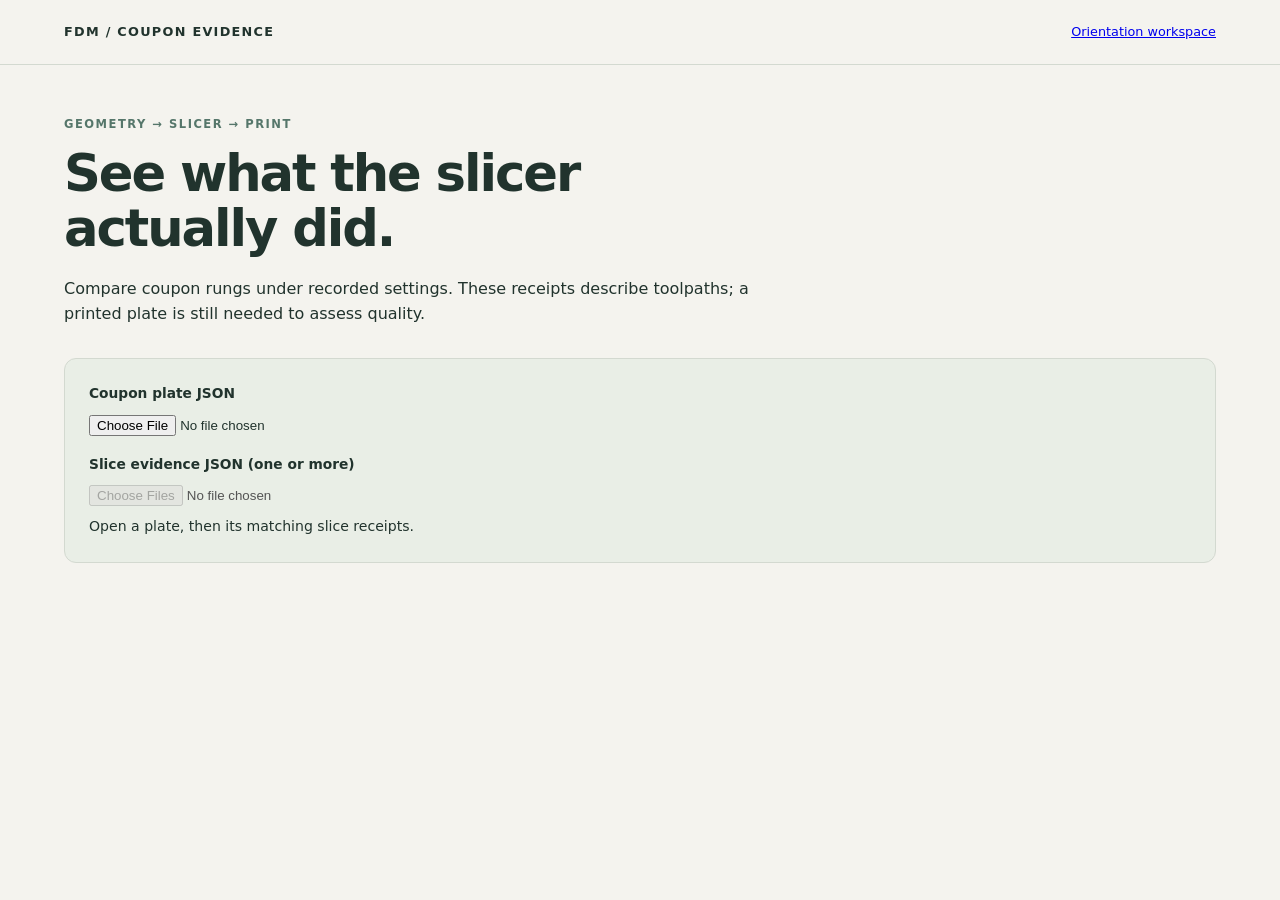
==== ui/coupons.html @ 6d81ab71 "Compare hash-paired coupon slicer evidence in the UI" ====
<!doctype html><html lang="en"><meta charset="utf-8"><meta name="viewport" content="width=device-width,initial-scale=1"><title>FDM · Coupon evidence</title><link rel="stylesheet" href="style.css"><link rel="stylesheet" href="coupons.css">
<header><span class="brand">FDM / COUPON EVIDENCE</span><a href="index.html">Orientation workspace</a></header>
<main><section class="intro"><p class="eyebrow">GEOMETRY → SLICER → PRINT</p><h1>See what the slicer actually did.</h1><p>Compare coupon rungs under recorded settings. These receipts describe toolpaths; a printed plate is still needed to assess quality.</p></section>
<section class="upload"><label>Coupon plate JSON <input id="plate-file" type="file" accept=".json"></label><label>Slice evidence JSON (one or more) <input id="receipt-files" type="file" accept=".json" multiple disabled></label><p id="coupon-status" role="status">Open a plate, then its matching slice receipts.</p></section>
<div id="coupon-workspace" hidden><section class="summary"><label>Slice to inspect <select id="receipt-choice"></select></label><p id="receipt-note"></p><p id="evidence-scope"></p></section>
<div class="coupon-layout"><section class="detail"><h2>Rung footprints</h2><p class="hint">Print-frame XY, mm. Orange means support roads were recorded; grey means none recorded. This footprint map is not a bed-fit check.</p><svg id="rung-map" role="group" aria-label="Select a coupon rung"></svg><h2 id="rung-title">Select a rung</h2><dl id="rung-metrics"></dl></section><section class="detail"><h2>Settings for this result</h2><dl id="slicer-settings"></dl><details><summary>All settings and provenance</summary><pre id="receipt-provenance"></pre></details></section></div>
<section class="candidates"><h2>Compare slice outcomes</h2><div class="table-wrap"><table><thead id="comparison-head"></thead><tbody id="comparison-rows"></tbody></table></div><p class="hint">Zero support with support generation disabled does not establish that a rung can print unsupported. Bridge-road length is a toolpath measurement, not a sag measurement.</p></section></div></main>
<script src="coupon-evidence.js"></script><script src="coupons.js"></script></html>
---- ui/style.css ----
:root{font-family:system-ui,sans-serif;color:#21332d;background:#f4f3ee;line-height:1.55}*{box-sizing:border-box}body{margin:0}header{display:flex;justify-content:space-between;gap:20px;padding:22px 5%;border-bottom:1px solid #d3d9d0;font-size:.8rem}.brand{font-weight:800;letter-spacing:.1em}main{max-width:1320px;margin:auto;padding:40px 5% 70px}.intro{max-width:720px;margin-bottom:32px}h1{font-size:clamp(2rem,4vw,3.7rem);line-height:1.08;letter-spacing:-.04em;margin:12px 0 20px}h2{font-size:1.35rem;margin:10px 0 18px}.eyebrow{font-size:.72rem;font-weight:800;letter-spacing:.13em;color:#55766a}.upload,.summary,.candidates,.detail,.massing{padding:24px;border:1px solid #d3d9d0;border-radius:12px;background:#fffef9}.upload{background:#e9eee6}.upload p{margin:10px 0 0;font-size:.88rem}.summary{margin:24px 0}.layout{display:grid;grid-template-columns:minmax(0,1.7fr) minmax(270px,1fr);gap:20px}.table-wrap{overflow:auto;margin-top:18px}table{width:100%;border-collapse:collapse;font-size:.85rem}th,td{padding:12px 8px;text-align:left;border-bottom:1px solid #e0e4dc;vertical-align:top}th{font-size:.73rem;color:#52665a}button{font:inherit;cursor:pointer;border:1px solid #28644e;background:#28644e;color:white;border-radius:7px;padding:10px 16px}button:disabled{opacity:.45;cursor:default}td button{background:transparent;color:#245c47;border:0;padding:0;text-align:left;text-decoration:underline}tr.selected{background:#e9f2e6}label{display:block;font-size:.86rem;font-weight:600}input[type=file]{display:block;margin-top:10px;max-width:100%}textarea,input[type=number]{font:inherit;border:1px solid #9aa99c;border-radius:6px;padding:10px;background:white;color:#21332d}textarea{width:100%;margin:8px 0 16px;resize:vertical}input[type=number]{display:block;width:100%;margin-top:8px}input[type=checkbox]{accent-color:#28644e}.form-grid{display:grid;grid-template-columns:1fr 1fr;gap:20px;margin:20px 0}.hint{font-size:.82rem;color:#596a61}.massing{margin-top:24px;max-width:860px}dl{font-size:.85rem}dt{margin-top:12px;color:#596a61}dd{margin:0;font-weight:600}li{margin-bottom:8px}.warning{color:#974120}button:focus-visible,input:focus-visible,textarea:focus-visible{outline:3px solid #d79730;outline-offset:3px}[hidden]{display:none!important}@media(max-width:820px){.layout{grid-template-columns:1fr}header>span:last-child{display:none}main{padding-top:24px}.form-grid{grid-template-columns:1fr}.candidates,.detail,.massing{padding:18px}}
.layout{align-items:start}.detail dl{display:grid;grid-template-columns:1fr 1fr;gap:10px 16px}.detail dt{margin:0}.detail dd{margin:0}
.preview{display:grid;grid-template-columns:1fr 2fr;gap:24px;background:#fffef9;border:1px solid #d3d9d0;border-radius:12px;padding:24px;margin:24px 0}.preview canvas{width:100%;height:420px;border-radius:8px;touch-action:none}.view-buttons{display:flex;gap:8px;margin-top:16px}.view-buttons button{font-size:.8rem;padding:8px 10px}.preview p{font-size:.85rem}@media(max-width:820px){.preview{grid-template-columns:1fr;padding:18px}.preview canvas{height:320px}}
.layout>*{min-width:0}.preview>*{min-width:0}.detail dd{overflow-wrap:anywhere}
.helper-region{border:1px solid #c7d2c3;border-radius:8px;padding:18px;margin:20px 0}.helper-region legend{font-weight:700;padding:0 6px}.helper-region input[type=text]{display:block;width:100%;padding:10px;margin:8px 0 16px;font:inherit;border:1px solid #9aa99c;border-radius:6px}.secondary{background:transparent;color:#315540;border-color:#a0b29e}.draft-open{padding-bottom:12px;border-bottom:1px solid #d3d9d0}
.strength-range{font-size:.83rem;background:#edf2e9;padding:12px;border-radius:6px}.strength-range:empty{display:none}
.geometry-grid{display:grid;grid-template-columns:repeat(3,minmax(0,1fr));gap:12px}.spatial{padding:14px;background:#f3f0e5;border-radius:8px;margin:14px 0}.spatial p,.interface-refs p{font-size:.82rem}.interface-refs{display:flex;flex-wrap:wrap;gap:8px 16px;margin-bottom:14px}.interface-refs p{width:100%;margin-bottom:0}.interface-refs label{font-weight:400;font-size:.8rem}.helper-region>label{margin-top:14px}@media(max-width:500px){.geometry-grid{grid-template-columns:repeat(2,minmax(0,1fr))}}
/* Keep the working part beside the controls instead of above a long form. */
main{max-width:1640px}.workbench{display:grid;grid-template-columns:minmax(0,1.1fr) minmax(0,1fr);gap:24px;align-items:start}.editor{min-width:0}.workbench .preview{position:sticky;top:16px;display:flex;flex-direction:column;margin:0;max-height:calc(100vh - 32px);overflow:auto;padding:18px;gap:12px}.workbench .preview canvas{order:-1;height:clamp(220px,42vh,500px);flex-shrink:0}.workbench .preview h2{margin:0 0 12px}.workbench .preview .view-buttons{margin:12px 0;flex-wrap:wrap}.workbench .layout{grid-template-columns:minmax(0,1fr)}.workbench .massing{max-width:none}.preview summary{cursor:pointer;font-size:.83rem;font-weight:600}.preview details[open] summary{margin-bottom:10px}#return-helper{margin:8px 0}#placement-status:empty{display:none}.preview-help p{margin:6px 0}.editor .candidates,.editor .detail,.editor .massing{padding:20px}@media(max-width:900px){.workbench{grid-template-columns:minmax(0,1fr)}.workbench .preview{position:static;max-height:none}.workbench .preview canvas{height:280px}.editor .layout{grid-template-columns:minmax(0,1fr)}}
---- ui/coupons.css ----
.coupon-layout{display:grid;grid-template-columns:minmax(0,1.2fr) minmax(0,1fr);gap:24px;margin-bottom:24px}.coupon-layout>*{min-width:0}.upload label+label{margin-top:18px}#rung-map{width:100%;height:340px;background:#eaf0e7;border-radius:8px}#rung-map [role=button]{cursor:pointer}#rung-map [role=button]:focus{outline:none}#rung-map [role=button]:focus rect{stroke:#222;stroke-width:1.5}.coupon-layout dl{display:grid;grid-template-columns:1fr 1fr;gap:8px 14px}.coupon-layout dt{margin:0}.coupon-layout dd{overflow-wrap:anywhere}pre{white-space:pre-wrap;overflow-wrap:anywhere;font-size:.75rem}select{font:inherit;padding:10px;max-width:100%;border:1px solid #9aa99c;border-radius:6px}#receipt-note{font-weight:700}.coupon-layout summary{cursor:pointer}.receipt-subtitle{font-size:.72rem;font-weight:400}@media(max-width:850px){.coupon-layout{grid-template-columns:minmax(0,1fr)}#rung-map{height:290px}}
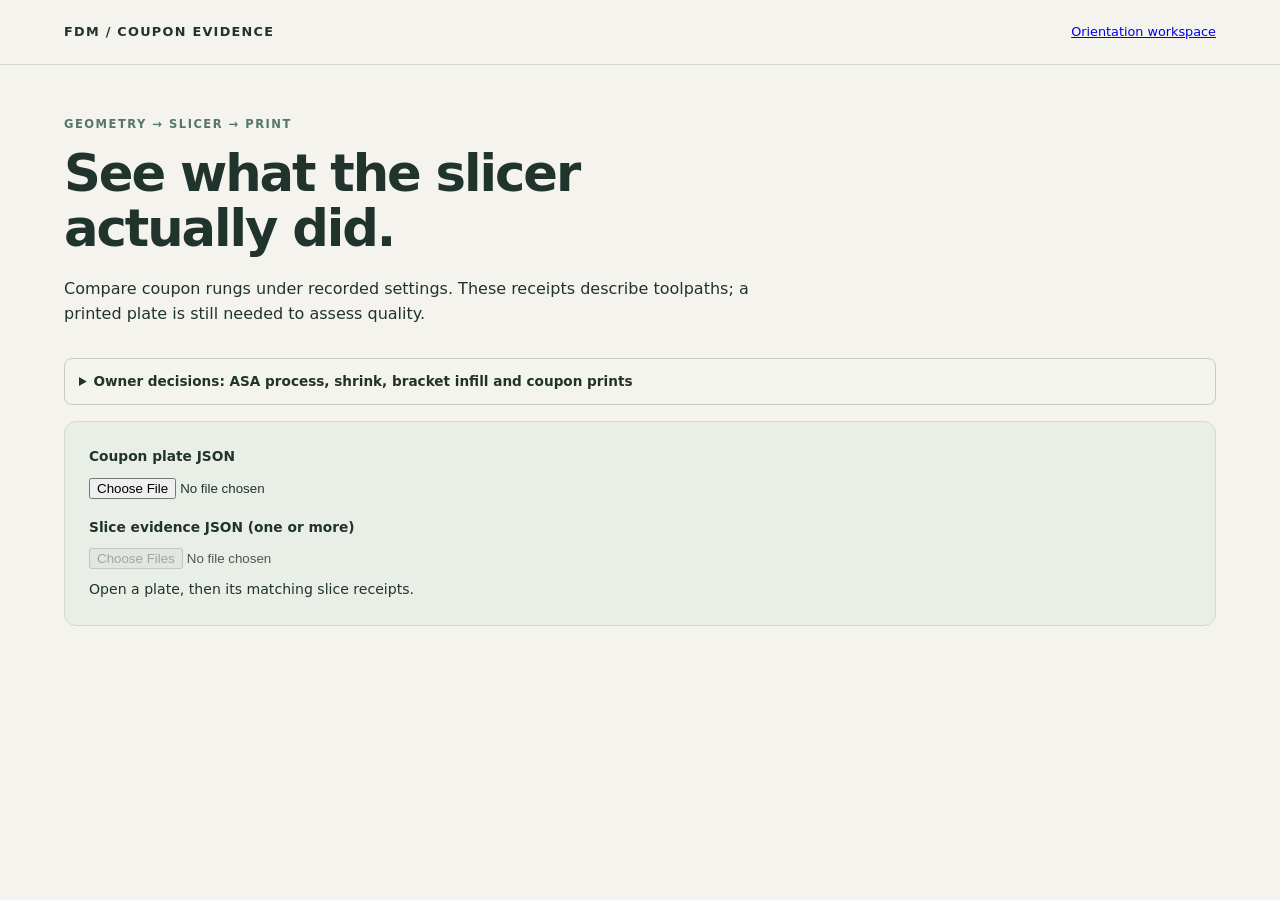
==== commit 5fb5d8be: "Surface owner decisions beside bridge and coupon evidence" ====
--- a/ui/coupons.html
+++ b/ui/coupons.html
@@ -1,7 +1,7 @@
 <!doctype html><html lang="en"><meta charset="utf-8"><meta name="viewport" content="width=device-width,initial-scale=1"><title>FDM · Coupon evidence</title><link rel="stylesheet" href="style.css"><link rel="stylesheet" href="coupons.css">
 <header><span class="brand">FDM / COUPON EVIDENCE</span><a href="index.html">Orientation workspace</a></header>
 <main><section class="intro"><p class="eyebrow">GEOMETRY → SLICER → PRINT</p><h1>See what the slicer actually did.</h1><p>Compare coupon rungs under recorded settings. These receipts describe toolpaths; a printed plate is still needed to assess quality.</p></section>
-<section class="upload"><label>Coupon plate JSON <input id="plate-file" type="file" accept=".json"></label><label>Slice evidence JSON (one or more) <input id="receipt-files" type="file" accept=".json" multiple disabled></label><p id="coupon-status" role="status">Open a plate, then its matching slice receipts.</p></section>
+<details class="owner-decisions"><summary>Owner decisions: ASA process, shrink, bracket infill and coupon prints</summary><p>These recorded questions affect the bracket / ASA workflow. Confirm answers in <a href="https://github.com/thereprocase/fdm-design-toy/issues/17#issuecomment-6049963530" target="_blank" rel="noopener">the owner-decision discussion (#17) ↗</a>; this local page does not track new replies.</p><ul><li><strong>Production process:</strong> identify the Orca process profile used for production ASA so process checks can be bound to it.</li><li><strong>App shrink scaling:</strong> provide an app-made slice and its 3MF to check whether filament shrink changes XY toolpaths. CLI slices have not established this.</li><li><strong>Bracket infill:</strong> decide whether to retain 0% sparse infill or design out the strand-model bridge failure. Sparse infill remains structurally uncredited either way; the ceiling model does not override the recorded FAIL.</li><li><strong>Physical coupons:</strong> decide on printing the channel and overhang/bridge ladders, and a possible bracket cut-out that reproduces its lengthwise bridge roads.</li></ul><p class="hint">An answer chooses the next investigation; it does not qualify a print. Existing receipts remain evidence for their recorded inputs. Changed geometry or settings need new slices and checks.</p></details><section class="upload"><label>Coupon plate JSON <input id="plate-file" type="file" accept=".json"></label><label>Slice evidence JSON (one or more) <input id="receipt-files" type="file" accept=".json" multiple disabled></label><p id="coupon-status" role="status">Open a plate, then its matching slice receipts.</p></section>
 <div id="coupon-workspace" hidden><section class="summary"><label>Slice to inspect <select id="receipt-choice"></select></label><p id="receipt-note"></p><p id="evidence-scope"></p></section>
 <div class="coupon-layout"><section class="detail"><h2>Rung footprints</h2><p class="hint">Print-frame XY, mm. Orange means support roads were recorded; grey means none recorded. This footprint map is not a bed-fit check.</p><svg id="rung-map" role="group" aria-label="Select a coupon rung"></svg><h2 id="rung-title">Select a rung</h2><dl id="rung-metrics"></dl></section><section class="detail"><h2>Settings for this result</h2><dl id="slicer-settings"></dl><details><summary>All settings and provenance</summary><pre id="receipt-provenance"></pre></details></section></div>
 <section class="candidates"><h2>Compare slice outcomes</h2><div class="table-wrap"><table><thead id="comparison-head"></thead><tbody id="comparison-rows"></tbody></table></div><p class="hint">Zero support with support generation disabled does not establish that a rung can print unsupported. Bridge-road length is a toolpath measurement, not a sag measurement.</p></section></div></main>
--- a/ui/style.css
+++ b/ui/style.css
@@ -7,3 +7,58 @@
 .geometry-grid{display:grid;grid-template-columns:repeat(3,minmax(0,1fr));gap:12px}.spatial{padding:14px;background:#f3f0e5;border-radius:8px;margin:14px 0}.spatial p,.interface-refs p{font-size:.82rem}.interface-refs{display:flex;flex-wrap:wrap;gap:8px 16px;margin-bottom:14px}.interface-refs p{width:100%;margin-bottom:0}.interface-refs label{font-weight:400;font-size:.8rem}.helper-region>label{margin-top:14px}@media(max-width:500px){.geometry-grid{grid-template-columns:repeat(2,minmax(0,1fr))}}
 /* Keep the working part beside the controls instead of above a long form. */
 main{max-width:1640px}.workbench{display:grid;grid-template-columns:minmax(0,1.1fr) minmax(0,1fr);gap:24px;align-items:start}.editor{min-width:0}.workbench .preview{position:sticky;top:16px;display:flex;flex-direction:column;margin:0;max-height:calc(100vh - 32px);overflow:auto;padding:18px;gap:12px}.workbench .preview canvas{order:-1;height:clamp(220px,42vh,500px);flex-shrink:0}.workbench .preview h2{margin:0 0 12px}.workbench .preview .view-buttons{margin:12px 0;flex-wrap:wrap}.workbench .layout{grid-template-columns:minmax(0,1fr)}.workbench .massing{max-width:none}.preview summary{cursor:pointer;font-size:.83rem;font-weight:600}.preview details[open] summary{margin-bottom:10px}#return-helper{margin:8px 0}#placement-status:empty{display:none}.preview-help p{margin:6px 0}.editor .candidates,.editor .detail,.editor .massing{padding:20px}@media(max-width:900px){.workbench{grid-template-columns:minmax(0,1fr)}.workbench .preview{position:static;max-height:none}.workbench .preview canvas{height:280px}.editor .layout{grid-template-columns:minmax(0,1fr)}}
+.toolpath-evidence{border-top:1px solid #d3d9d0;border-bottom:1px solid #d3d9d0;margin:18px 0;padding:14px 0}.toolpath-evidence h3{font-size:1rem;margin:0 0 12px}.toolpath-evidence p{font-size:.8rem;overflow-wrap:anywhere}.candidates>label{margin:6px 0}
+
+#modifier-evidence { overflow-wrap: anywhere; margin: 1.5rem 0; padding: 1rem; border: 1px solid #b8c1be; border-radius: .5rem; }
+#modifier-evidence details { margin: .65rem 0; }
+#modifier-evidence summary { cursor: pointer; overflow-wrap: anywhere; }
+#modifier-evidence pre { white-space: pre-wrap; overflow-wrap: anywhere; font-size: .8rem; }
+
+#handoff { margin-top: 20px; overflow-wrap: anywhere; }
+#handoff summary { cursor: pointer; font-weight: 600; }
+#handoff pre { white-space: pre-wrap; overflow-wrap: anywhere; font-size: .82rem; background: #edf2e9; padding: 12px; }
+
+#preview-helper { display: block; width: 100%; margin-top: 6px; padding: 8px; font: inherit; }
+.helper-region.active-helper { outline: 2px solid #175caa; outline-offset: 2px; }
+#proposal-evidence { overflow-wrap: anywhere; }
+#proposal-evidence pre { white-space: pre-wrap; overflow-wrap: anywhere; font-size: .8rem; }
+#proposal-evidence summary { cursor: pointer; }
+
+/* Keep the selected-pose action reachable as evidence accumulates. */
+.pose-table{max-height:min(52vh,460px);overscroll-behavior:contain}
+.pose-table table{min-width:680px}
+.pose-table th{position:sticky;top:0;z-index:1;background:#fffef9}
+.pose-table:focus-visible{outline:3px solid #d79730;outline-offset:3px}
+.pose-actions{display:flex;align-items:center;flex-wrap:wrap;gap:12px;margin:16px 0}
+.pose-actions a{font-size:.85rem;color:#245c47}
+.nudge-buttons{display:flex;flex-wrap:wrap;gap:8px;margin:8px 0}
+.nudge-controls{margin:12px 0}.nudge-controls p{font-size:.85rem}
+.helper-fold-controls{display:flex;flex-wrap:wrap;gap:8px;margin:12px 0}
+.helper-editor>summary{cursor:pointer;margin-bottom:12px;color:#245c47}
+
+.geometry-group + .geometry-group{margin-top:16px}.geometry-group h4{margin:0 0 10px;font-size:.9rem}
+
+#draft-status{overflow-wrap:anywhere}
+
+.pose-table td:first-child{position:sticky;left:0;z-index:1;background:#fffef9;box-shadow:2px 0 0 #d3d9d0}
+.pose-table tr.selected td:first-child{background:#e9f2e6}
+.pose-table th:first-child{left:0;z-index:3;box-shadow:2px 0 0 #d3d9d0}
+.pose-table th{z-index:2}
+
+#keepout-options{margin:12px 0;overflow-wrap:anywhere}
+#keepout-source{white-space:pre-wrap;overflow-wrap:anywhere;font-size:.8rem;max-height:320px;overflow:auto}
+
+.workbench .preview canvas{order:-2}
+#keepout-visibility{order:-1;border-left:3px dashed #9b2375;padding-left:10px;overflow-wrap:anywhere}
+#keepout-visible-names{margin:0 0 6px}
+
+#review-edit-context{padding:12px;overflow-wrap:anywhere}
+#review-edit-context-source{white-space:pre-wrap;overflow-wrap:anywhere;font-size:.8rem;max-height:300px;overflow:auto}
+
+#orientation-bundle-options,#orientation-bundle-summary{overflow-wrap:anywhere}
+#orientation-bundle-summary article{border-top:1px solid #d3d9d0;padding:12px 0}
+#orientation-bundle-summary pre{white-space:pre-wrap;overflow-wrap:anywhere;font-size:.8rem;max-height:360px;overflow:auto}
+
+#bridge-location-buttons button[aria-pressed="true"],#pose-road-buttons button[aria-pressed="true"]{background:#28644e;color:white;border-color:#28644e}
+
+.owner-decisions{margin:16px 0;padding:12px 14px;border:1px solid #c5cdbd;border-radius:8px;background:#f3f4eb;font-size:.85rem;overflow-wrap:anywhere}.owner-decisions>summary{cursor:pointer;font-weight:650}.owner-decisions li{margin:10px 0}.owner-decisions a{color:#245c47}
